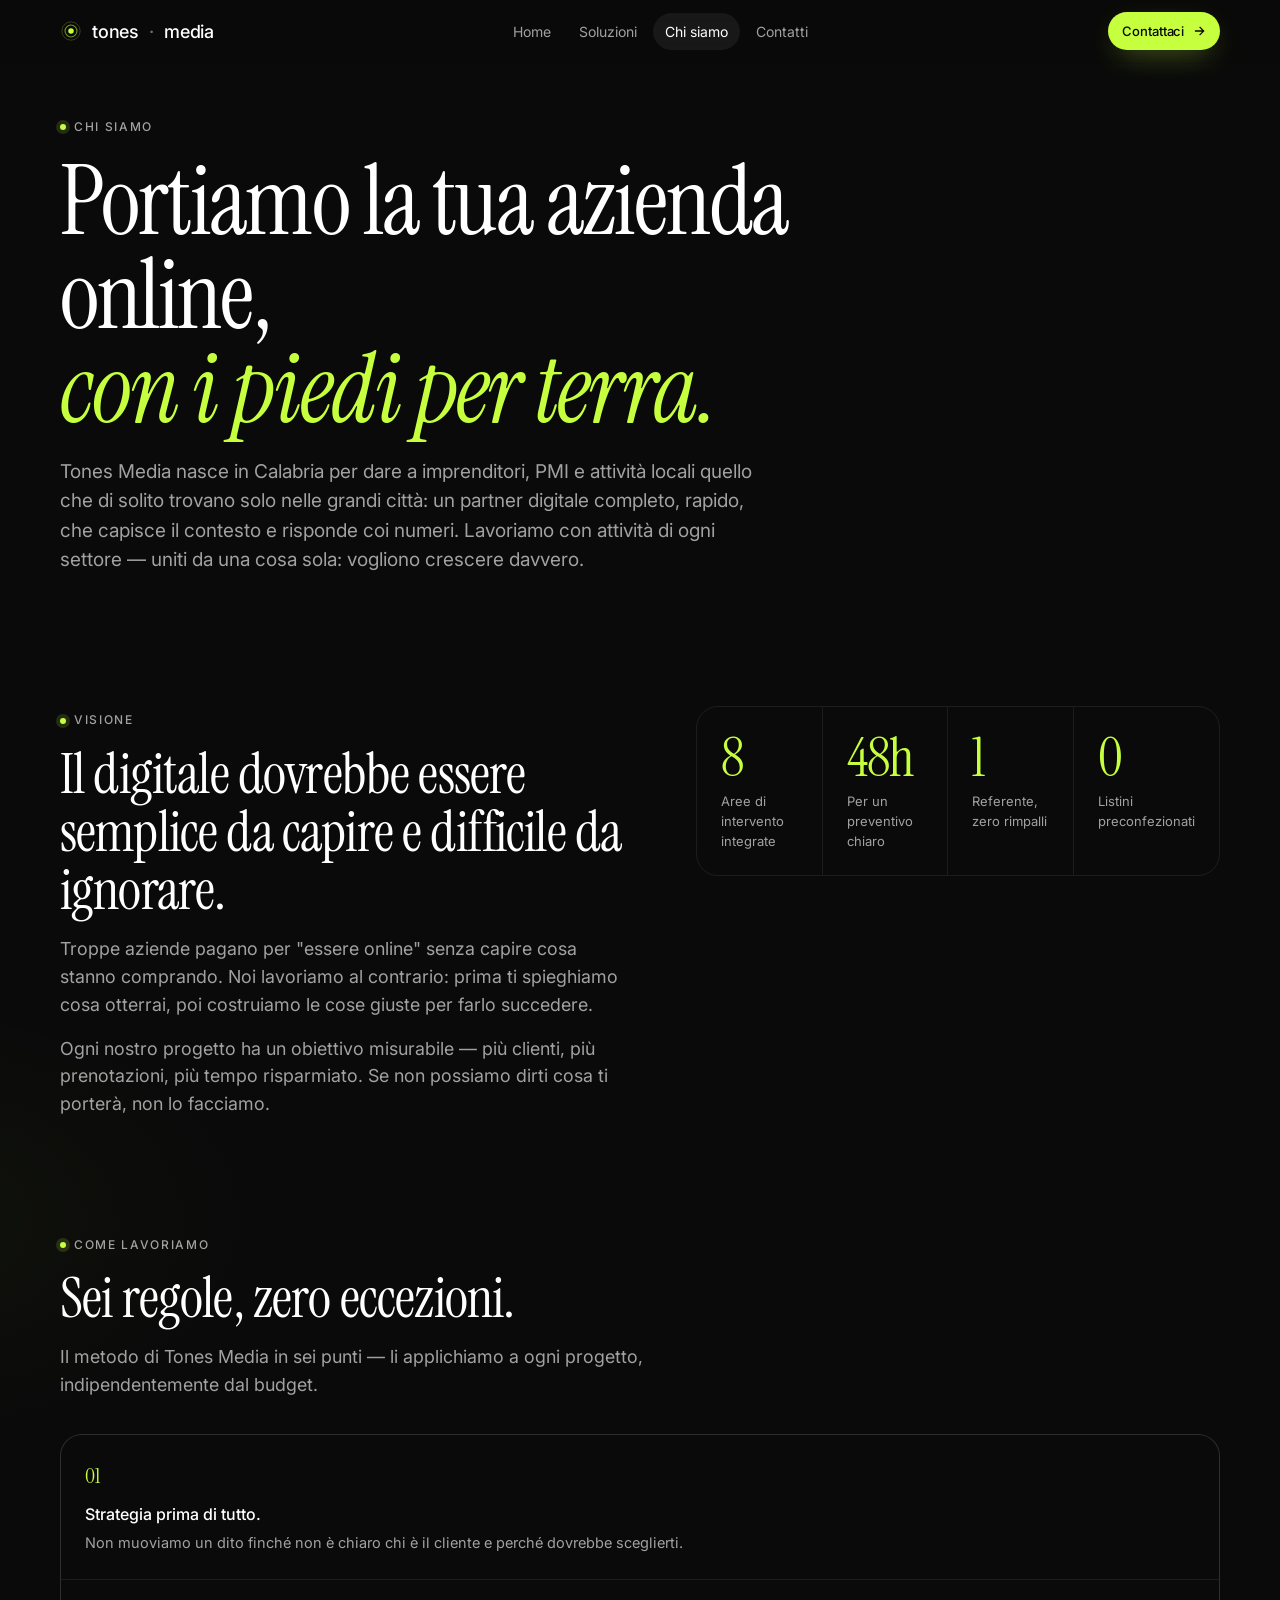
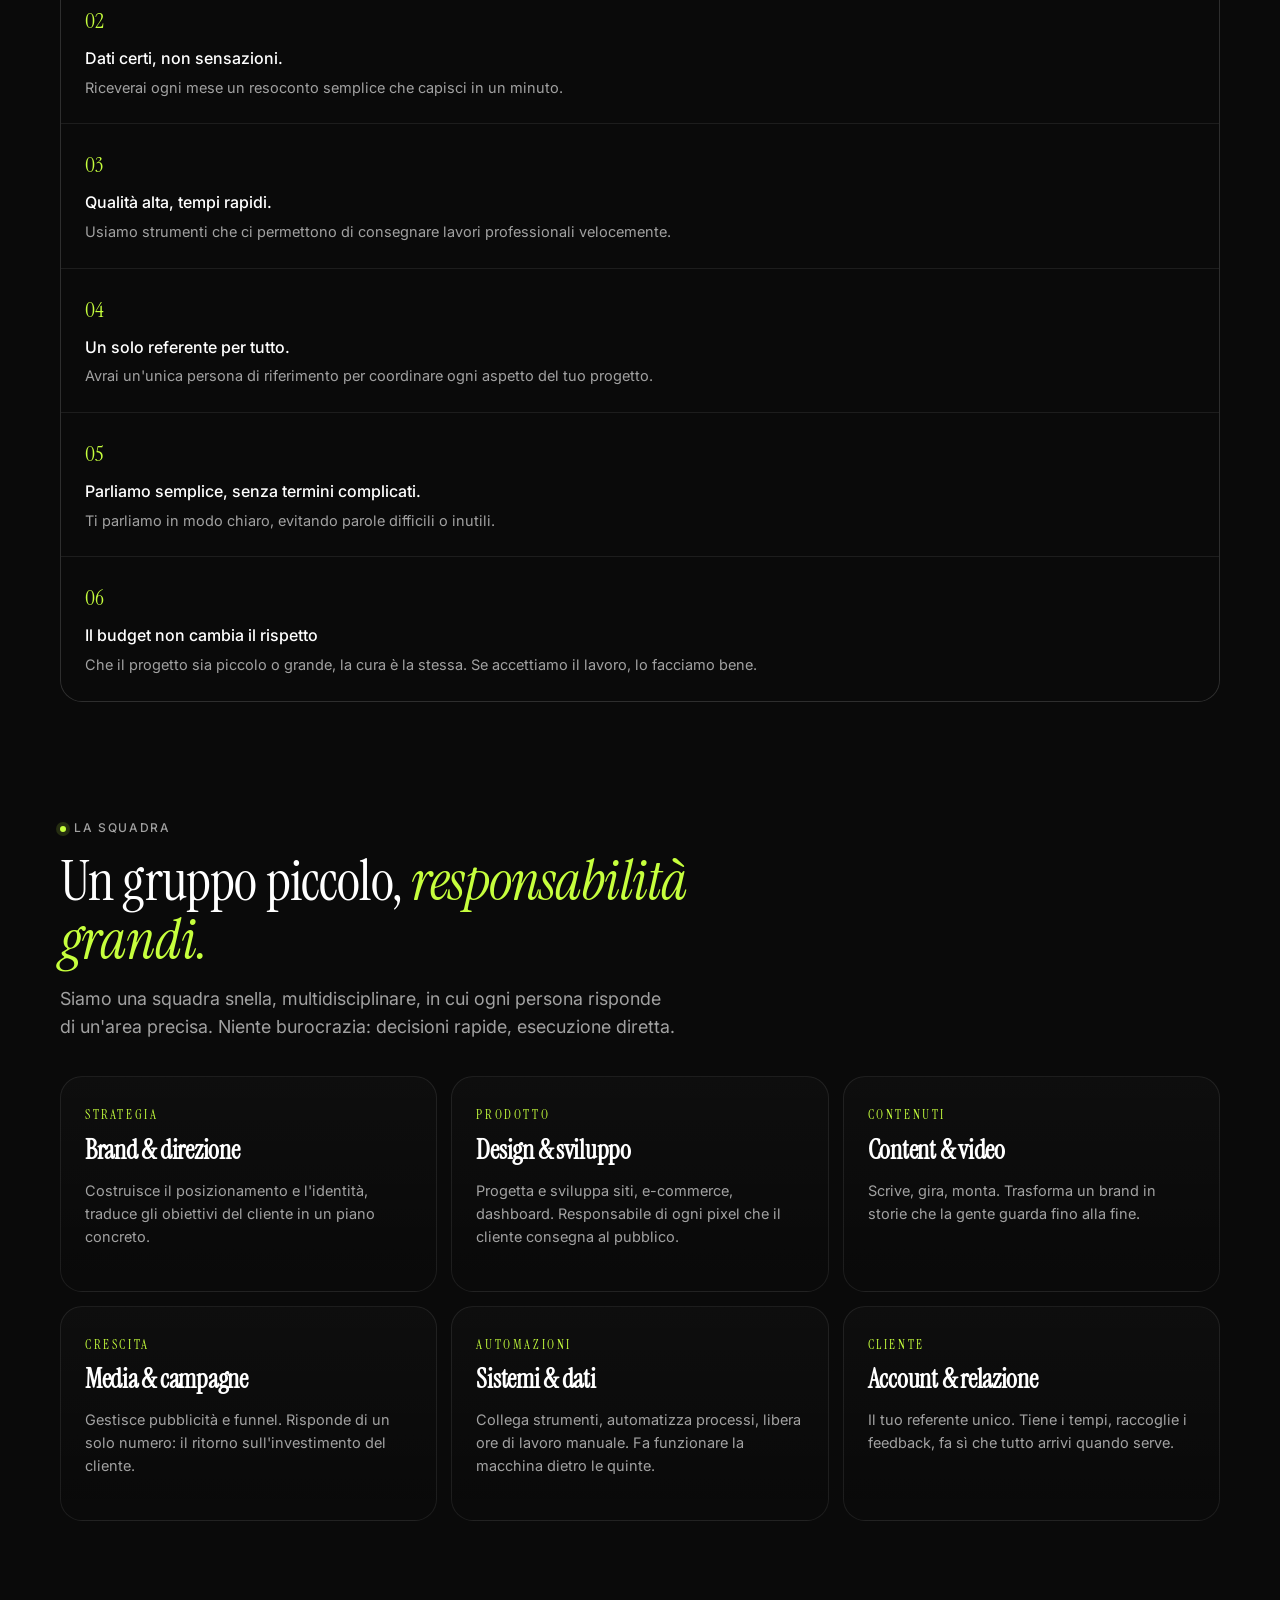
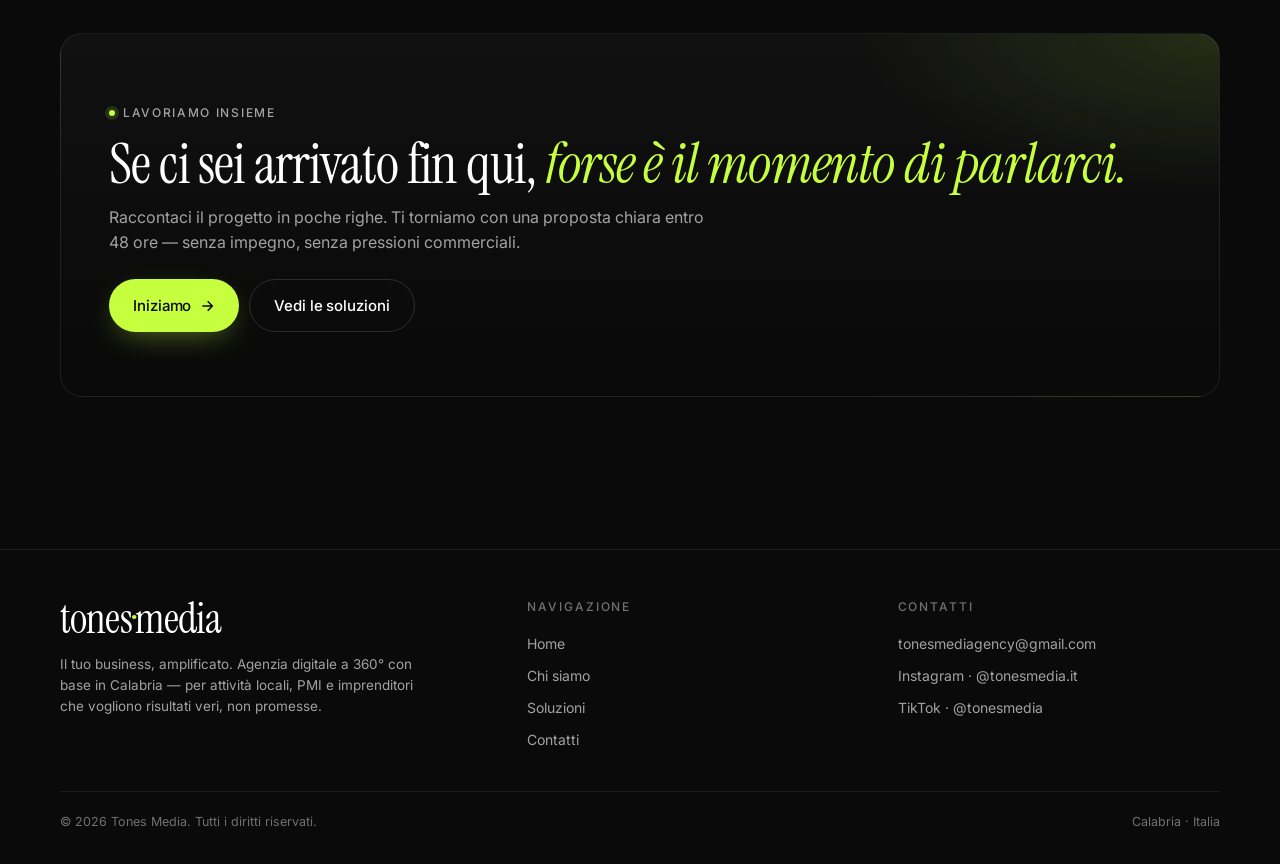
==== chi-siamo.html @ 4a8eed3b "Add files via upload" ====
<!doctype html>
<html lang="it">
<head>
  <meta charset="utf-8" />
  <meta name="viewport" content="width=device-width, initial-scale=1, viewport-fit=cover" />
  <meta name="theme-color" content="#0A0A0A" />
  <title>Chi siamo — Tones Media</title>
  <meta name="description" content="Come lavora Tones Media: una visione chiara, un metodo diretto, una squadra che trasforma la presenza digitale in risultati." />

  <link rel="preconnect" href="https://fonts.googleapis.com">
  <link rel="preconnect" href="https://fonts.gstatic.com" crossorigin>
  <link href="https://fonts.googleapis.com/css2?family=Inter:wght@400;500;600&family=Instrument+Serif:ital@0;1&display=swap" rel="stylesheet">

  <link rel="stylesheet" href="styles.css" />
</head>
<body>

  <header class="nav">
    <div class="container nav__inner">
      <a href="index.html" class="brand" aria-label="Tones Media home">
        <svg class="brand__mark" viewBox="0 0 24 24" aria-hidden="true">
          <circle cx="12" cy="12" r="3" fill="#C6FF3D"/>
          <circle cx="12" cy="12" r="6.5" fill="none" stroke="#C6FF3D" stroke-width="1.2" opacity="0.55"/>
          <circle cx="12" cy="12" r="10" fill="none" stroke="#C6FF3D" stroke-width="1" opacity="0.25"/>
        </svg>
        tones<span style="color:var(--faint)">·</span>media
      </a>
      <nav class="nav__links" aria-label="Navigazione principale">
        <a class="nav__link" data-nav-link href="index.html">Home</a>
        <a class="nav__link" data-nav-link href="servizi.html">Soluzioni</a>
        <a class="nav__link" data-nav-link href="chi-siamo.html">Chi siamo</a>
        <a class="nav__link" data-nav-link href="contatti.html">Contatti</a>
      </nav>
      <a href="contatti.html" class="btn btn--primary btn--sm nav__cta">
        Contattaci
        <svg width="14" height="14" viewBox="0 0 24 24" fill="none" stroke="currentColor" stroke-width="2.2"><path d="M5 12h14M13 5l7 7-7 7"/></svg>
      </a>
      <button class="nav__burger" aria-label="Apri menu" aria-expanded="false"><span></span></button>
    </div>
  </header>

  <aside class="sheet" aria-hidden="true">
    <ul class="sheet__list">
      <li><a class="sheet__link" data-nav-link href="index.html">Home <span class="arrow">→</span></a></li>
      <li><a class="sheet__link" data-nav-link href="chi-siamo.html">Chi siamo <span class="arrow">→</span></a></li>
      <li><a class="sheet__link" data-nav-link href="servizi.html">Soluzioni <span class="arrow">→</span></a></li>
      <li><a class="sheet__link" data-nav-link href="contatti.html">Contatti <span class="arrow">→</span></a></li>
    </ul>
    <div class="sheet__foot">
      <div>Calabria, Italia</div>
      <div>tonesmediagency@gmail.com</div>
      <div>@tonesmedia.it · @tonesmedia</div>
    </div>
  </aside>

  <main>

    <!-- Intro -->
    <section class="section" style="padding-top:48px;">
      <div class="container">
        <div class="stagger" style="max-width:860px;">
          <span class="eyebrow reveal">Chi siamo</span>
          <h1 class="h-display reveal" style="margin-top:18px;">Portiamo la tua azienda online,<br/><em>con i piedi per terra.</em></h1>
          <p class="hero__sub reveal">
            Tones Media nasce in Calabria per dare a imprenditori, PMI e attività locali quello che di solito trovano solo nelle grandi città: un partner digitale completo, rapido, che capisce il contesto e risponde coi numeri. Lavoriamo con attività di ogni settore — uniti da una cosa sola: vogliono crescere davvero.
          </p>
        </div>
      </div>
    </section>

    <!-- Manifesto + stats -->
    <section class="section" style="padding-top:0;">
      <div class="container">
        <div class="split">
          <div class="reveal">
            <span class="eyebrow">Visione</span>
            <h2 class="h-section" style="margin-top:14px;">Il digitale dovrebbe essere semplice da capire e difficile da ignorare.</h2>
            <p class="lede" style="margin-bottom:16px;">
              Troppe aziende pagano per "essere online" senza capire cosa stanno comprando. Noi lavoriamo al contrario: prima ti spieghiamo cosa otterrai, poi costruiamo le cose giuste per farlo succedere.
            </p>
            <p class="lede">
              Ogni nostro progetto ha un obiettivo misurabile — più clienti, più prenotazioni, più tempo risparmiato. Se non possiamo dirti cosa ti porterà, non lo facciamo.
            </p>
          </div>

          <div class="stats reveal" style="--stagger:100ms;">
            <div class="stat">
              <div class="stat__num"><em>8</em></div>
              <div class="stat__label">Aree di intervento integrate</div>
            </div>
            <div class="stat">
              <div class="stat__num"><em>48h</em></div>
              <div class="stat__label">Per un preventivo chiaro</div>
            </div>
            <div class="stat">
              <div class="stat__num"><em>1</em></div>
              <div class="stat__label">Referente, zero rimpalli</div>
            </div>
            <div class="stat">
              <div class="stat__num"><em>0</em></div>
              <div class="stat__label">Listini preconfezionati</div>
            </div>
          </div>
        </div>
      </div>
    </section>

    <!-- Principles -->
    <section class="section" style="padding-top:0;">
      <div class="container">
        <div class="reveal" style="max-width:720px;margin-bottom:36px;">
          <span class="eyebrow">Come lavoriamo</span>
          <h2 class="h-section" style="margin-top:14px;">Sei regole, zero eccezioni.</h2>
          <p class="lede">Il metodo di Tones Media in sei punti — li applichiamo a ogni progetto, indipendentemente dal budget.</p>
        </div>

        <div class="principles stagger">
          <div class="principle reveal">
            <div class="principle__kicker">01</div>
            <p class="principle__title">Strategia prima di tutto.</p>
            <p class="principle__body">Non muoviamo un dito finché non è chiaro chi è il cliente e perché dovrebbe sceglierti.</p>
          </div>
          <div class="principle reveal">
            <div class="principle__kicker">02</div>
            <p class="principle__title">Dati certi, non sensazioni.</p>
            <p class="principle__body">Riceverai ogni mese un resoconto semplice che capisci in un minuto.</p>
          </div>
          <div class="principle reveal">
            <div class="principle__kicker">03</div>
            <p class="principle__title">Qualità alta, tempi rapidi.</p>
            <p class="principle__body">Usiamo strumenti che ci permettono di consegnare lavori professionali velocemente.</p>
          </div>
          <div class="principle reveal">
            <div class="principle__kicker">04</div>
            <p class="principle__title">Un solo referente per tutto.</p>
            <p class="principle__body">Avrai un'unica persona di riferimento per coordinare ogni aspetto del tuo progetto.</p>
          </div>
          <div class="principle reveal">
            <div class="principle__kicker">05</div>
            <p class="principle__title">Parliamo semplice, senza termini complicati.</p>
            <p class="principle__body">Ti parliamo in modo chiaro, evitando parole difficili o inutili.</p>
          </div>
          <div class="principle reveal">
            <div class="principle__kicker">06</div>
            <p class="principle__title">Il budget non cambia il rispetto</p>
            <p class="principle__body">Che il progetto sia piccolo o grande, la cura è la stessa. Se accettiamo il lavoro, lo facciamo bene.</p>
          </div>
        </div>
      </div>
    </section>

    <!-- Team — reframed as "aree" since il doc non elenca persone reali -->
    <section class="section" style="padding-top:0;">
      <div class="container">
        <div class="reveal" style="max-width:720px;margin-bottom:36px;">
          <span class="eyebrow">La squadra</span>
          <h2 class="h-section" style="margin-top:14px;">Un gruppo piccolo, <em>responsabilità grandi.</em></h2>
          <p class="lede">Siamo una squadra snella, multidisciplinare, in cui ogni persona risponde di un'area precisa. Niente burocrazia: decisioni rapide, esecuzione diretta.</p>
        </div>

        <div class="cards stagger">
          <article class="card reveal">
            <div class="card__num">STRATEGIA</div>
            <h3 class="card__title">Brand &amp; direzione</h3>
            <p class="card__body">Costruisce il posizionamento e l'identità, traduce gli obiettivi del cliente in un piano concreto.</p>
          </article>
          <article class="card reveal">
            <div class="card__num">PRODOTTO</div>
            <h3 class="card__title">Design &amp; sviluppo</h3>
            <p class="card__body">Progetta e sviluppa siti, e-commerce, dashboard. Responsabile di ogni pixel che il cliente consegna al pubblico.</p>
          </article>
          <article class="card reveal">
            <div class="card__num">CONTENUTI</div>
            <h3 class="card__title">Content &amp; video</h3>
            <p class="card__body">Scrive, gira, monta. Trasforma un brand in storie che la gente guarda fino alla fine.</p>
          </article>
          <article class="card reveal">
            <div class="card__num">CRESCITA</div>
            <h3 class="card__title">Media &amp; campagne</h3>
            <p class="card__body">Gestisce pubblicità e funnel. Risponde di un solo numero: il ritorno sull'investimento del cliente.</p>
          </article>
          <article class="card reveal">
            <div class="card__num">AUTOMAZIONI</div>
            <h3 class="card__title">Sistemi &amp; dati</h3>
            <p class="card__body">Collega strumenti, automatizza processi, libera ore di lavoro manuale. Fa funzionare la macchina dietro le quinte.</p>
          </article>
          <article class="card reveal">
            <div class="card__num">CLIENTE</div>
            <h3 class="card__title">Account &amp; relazione</h3>
            <p class="card__body">Il tuo referente unico. Tiene i tempi, raccoglie i feedback, fa sì che tutto arrivi quando serve.</p>
          </article>
        </div>
      </div>
    </section>

    <!-- CTA -->
    <section class="section" style="padding-top:0;">
      <div class="container">
        <div class="band reveal">
          <span class="eyebrow">Lavoriamo insieme</span>
          <h2 class="h-section" style="margin-top:12px;">Se ci sei arrivato fin qui, <em>forse è il momento di parlarci.</em></h2>
          <p>Raccontaci il progetto in poche righe. Ti torniamo con una proposta chiara entro 48 ore — senza impegno, senza pressioni commerciali.</p>
          <div class="cta-row" style="margin-top:8px;">
            <a href="contatti.html" class="btn btn--primary btn--lg">
              Iniziamo
              <svg width="16" height="16" viewBox="0 0 24 24" fill="none" stroke="currentColor" stroke-width="2.2"><path d="M5 12h14M13 5l7 7-7 7"/></svg>
            </a>
            <a href="servizi.html" class="btn btn--ghost btn--lg">Vedi le soluzioni</a>
          </div>
        </div>
      </div>
    </section>

  </main>

  <footer class="foot">
    <div class="container">
      <div class="foot__grid">
        <div>
          <div class="foot__brand">tones<em>·</em>media</div>
          <p class="foot__meta">Il tuo business, amplificato. Agenzia digitale a 360° con base in Calabria — per attività locali, PMI e imprenditori che vogliono risultati veri, non promesse.</p>
        </div>
        <div class="foot__col">
          <h4>Navigazione</h4>
          <a href="index.html">Home</a>
          <a href="chi-siamo.html">Chi siamo</a>
          <a href="servizi.html">Soluzioni</a>
          <a href="contatti.html">Contatti</a>
        </div>
        <div class="foot__col">
          <h4>Contatti</h4>
          <a href="mailto:tonesmediagency@gmail.com">tonesmediagency@gmail.com</a>
          <a href="https://instagram.com/tonesmedia.it" target="_blank" rel="noopener">Instagram · @tonesmedia.it</a>
          <a href="https://tiktok.com/@tonesmedia" target="_blank" rel="noopener">TikTok · @tonesmedia</a>
        </div>
      </div>
      <div class="foot__bar">
        <div>© <span id="y"></span> Tones Media. Tutti i diritti riservati.</div>
        <div>Calabria · Italia</div>
      </div>
    </div>
  </footer>

  <script>document.getElementById('y').textContent = new Date().getFullYear();</script>
  <script src="app.js" defer></script>
</body>
</html>
---- styles.css ----
/* ──────────────────────────────────────────────
   Tones Media — Design tokens & base
   ────────────────────────────────────────────── */

@view-transition { navigation: auto; }

::view-transition-old(root),
::view-transition-new(root) {
  animation-duration: 260ms;
  animation-timing-function: cubic-bezier(0.23, 1, 0.32, 1);
}

:root {
  --black: #0A0A0A;
  --surface: #111111;
  --elev: #161616;
  --line: rgba(255, 255, 255, 0.08);
  --line-strong: rgba(255, 255, 255, 0.14);
  --white: #FFFFFF;
  --muted: rgba(255, 255, 255, 0.62);
  --faint: rgba(255, 255, 255, 0.42);
  --lime: #C6FF3D;
  --lime-soft: rgba(198, 255, 61, 0.14);

  --ease-out: cubic-bezier(0.23, 1, 0.32, 1);
  --ease-in-out: cubic-bezier(0.77, 0, 0.175, 1);

  --radius: 14px;
  --radius-lg: 22px;

  --f-display: "Instrument Serif", Georgia, serif;
  --f-sans: "Inter", system-ui, -apple-system, "Segoe UI", Roboto, Helvetica, Arial, sans-serif;

  --nav-h: 64px;
  --container: 1200px;
}

*, *::before, *::after { box-sizing: border-box; }

html, body {
  margin: 0;
  padding: 0;
  background: var(--black);
  color: var(--white);
  font-family: var(--f-sans);
  font-size: 16px;
  line-height: 1.55;
  -webkit-font-smoothing: antialiased;
  text-rendering: optimizeLegibility;
}

html { scroll-behavior: smooth; }

body {
  min-height: 100vh;
  overflow-x: hidden;
  background:
    radial-gradient(900px 500px at 85% -10%, rgba(198,255,61,0.08), transparent 60%),
    radial-gradient(700px 400px at -10% 30%, rgba(198,255,61,0.04), transparent 55%),
    var(--black);
}

a {
  color: inherit;
  text-decoration: none;
}

img, svg { display: block; max-width: 100%; }

button {
  font-family: inherit;
  border: 0;
  background: none;
  color: inherit;
  cursor: pointer;
}

input, textarea, select {
  font: inherit;
  color: inherit;
}

::selection { background: var(--lime); color: var(--black); }

/* Page enter (fallback when View Transitions unavailable) */
main {
  opacity: 0;
  transform: translateY(6px);
  transition: opacity 400ms var(--ease-out), transform 400ms var(--ease-out);
}
body[data-mounted="true"] main {
  opacity: 1;
  transform: translateY(0);
}

/* ──────────────────────────────────────────────
   Layout primitives
   ────────────────────────────────────────────── */

.container {
  width: 100%;
  max-width: var(--container);
  margin: 0 auto;
  padding: 0 20px;
}

.section {
  padding: 72px 0;
}
@media (min-width: 768px) {
  .section { padding: 112px 0; }
}

.eyebrow {
  display: inline-flex;
  align-items: center;
  gap: 8px;
  font-size: 12px;
  letter-spacing: 0.14em;
  text-transform: uppercase;
  color: var(--muted);
  font-weight: 500;
}
.eyebrow::before {
  content: "";
  width: 6px; height: 6px; border-radius: 50%;
  background: var(--lime);
  box-shadow: 0 0 0 4px var(--lime-soft);
}

.h-display {
  font-family: var(--f-display);
  font-weight: 400;
  font-size: clamp(44px, 8vw, 96px);
  line-height: 0.98;
  letter-spacing: -0.02em;
  margin: 0;
}
.h-display em {
  font-style: italic;
  color: var(--lime);
}

.h-section {
  font-family: var(--f-display);
  font-weight: 400;
  font-size: clamp(32px, 5vw, 56px);
  line-height: 1.04;
  letter-spacing: -0.015em;
  margin: 0 0 16px;
}

.h-section em { font-style: italic; color: var(--lime); }

.lede {
  color: var(--muted);
  font-size: clamp(16px, 1.4vw, 18px);
  max-width: 56ch;
  margin: 0;
}

/* ──────────────────────────────────────────────
   Navigation
   ────────────────────────────────────────────── */

.nav {
  position: sticky;
  top: 0;
  z-index: 50;
  height: var(--nav-h);
  backdrop-filter: saturate(140%) blur(14px);
  -webkit-backdrop-filter: saturate(140%) blur(14px);
  background: rgba(10, 10, 10, 0.66);
  border-bottom: 1px solid transparent;
  transition: border-color 200ms var(--ease-out), background 200ms var(--ease-out);
}
.nav[data-scrolled="true"] {
  background: rgba(10, 10, 10, 0.82);
  border-bottom-color: var(--line);
}
.nav__inner {
  height: 100%;
  display: flex;
  align-items: center;
  justify-content: space-between;
  gap: 12px;
}

.brand {
  display: inline-flex;
  align-items: center;
  gap: 10px;
  font-weight: 500;
  letter-spacing: -0.01em;
  font-size: 18px;
}
.brand__mark {
  width: 22px;
  height: 22px;
  display: inline-block;
}

.nav__links {
  display: none;
  gap: 4px;
  align-items: center;
}
@media (min-width: 900px) {
  .nav__links { display: flex; }
}
.nav__link {
  padding: 8px 12px;
  border-radius: 999px;
  color: var(--muted);
  font-size: 14px;
  transition: color 160ms var(--ease-out), background 160ms var(--ease-out);
}
.nav__link[aria-current="page"] {
  color: var(--white);
  background: rgba(255, 255, 255, 0.06);
}
@media (hover: hover) and (pointer: fine) {
  .nav__link:hover { color: var(--white); }
}

.nav__cta {
  display: inline-flex;
  white-space: nowrap;
  border-radius: 999px;
  padding: 9px 18px;
  font-size: 12.5px;
  margin-right: 8px;
}
.nav__cta svg { width: 12px; height: 12px; }
@media (min-width: 900px) {
  .nav__cta {
    padding: 9px 14px;
    font-size: 13px;
    margin-right: 0;
  }
  .nav__cta svg { width: 14px; height: 14px; }
}

.nav__burger {
  width: 40px; height: 40px;
  border-radius: 10px;
  display: inline-grid;
  place-items: center;
  transition: background 160ms var(--ease-out), transform 160ms var(--ease-out);
}
.nav__burger:active { transform: scale(0.94); }
@media (min-width: 900px) { .nav__burger { display: none; } }

.nav__burger span {
  display: block;
  width: 18px; height: 1.5px;
  background: var(--white);
  position: relative;
  transition: transform 220ms var(--ease-out), opacity 220ms var(--ease-out);
}
.nav__burger span::before,
.nav__burger span::after {
  content: "";
  position: absolute; left: 0;
  width: 100%; height: 1.5px;
  background: var(--white);
  transition: transform 220ms var(--ease-out);
}
.nav__burger span::before { top: -6px; }
.nav__burger span::after  { top: 6px; }

.nav[data-open="true"] .nav__burger span { transform: scaleX(0); opacity: 0; }
.nav[data-open="true"] .nav__burger span::before { transform: translateY(6px) rotate(45deg); }
.nav[data-open="true"] .nav__burger span::after  { transform: translateY(-6px) rotate(-45deg); }

/* Mobile sheet — scales from top-right (origin-aware) */
.sheet {
  position: fixed;
  inset: var(--nav-h) 0 0 0;
  z-index: 40;
  background: rgba(10, 10, 10, 0.96);
  backdrop-filter: blur(16px);
  -webkit-backdrop-filter: blur(16px);
  padding: 24px 20px 48px;
  opacity: 0;
  transform: scale(0.98) translateY(-8px);
  transform-origin: top right;
  pointer-events: none;
  transition: opacity 220ms var(--ease-out), transform 220ms var(--ease-out);
}
.sheet[data-open="true"] {
  opacity: 1;
  transform: scale(1) translateY(0);
  pointer-events: auto;
}
.sheet__list {
  list-style: none;
  margin: 0; padding: 0;
  display: grid;
  gap: 2px;
}
.sheet__link {
  display: flex;
  align-items: center;
  justify-content: space-between;
  padding: 18px 4px;
  font-family: var(--f-display);
  font-size: 28px;
  letter-spacing: -0.01em;
  border-bottom: 1px solid var(--line);
  color: var(--white);
  transition: padding 200ms var(--ease-out), color 200ms var(--ease-out);
}
.sheet__link[aria-current="page"] { color: var(--lime); }
.sheet__link span.arrow {
  opacity: 0;
  transform: translateX(-4px);
  transition: opacity 180ms var(--ease-out), transform 180ms var(--ease-out);
  color: var(--faint);
}
@media (hover: hover) and (pointer: fine) {
  .sheet__link:hover { padding-left: 12px; }
  .sheet__link:hover span.arrow { opacity: 1; transform: translateX(0); }
}
.sheet__foot {
  margin-top: 32px;
  color: var(--muted);
  font-size: 14px;
  display: grid;
  gap: 10px;
}

/* ──────────────────────────────────────────────
   Buttons
   ────────────────────────────────────────────── */

.btn {
  --bg: var(--white);
  --fg: var(--black);
  display: inline-flex;
  align-items: center;
  gap: 8px;
  padding: 12px 20px;
  border-radius: 999px;
  background: var(--bg);
  color: var(--fg);
  font-weight: 500;
  font-size: 14px;
  letter-spacing: -0.005em;
  transition: transform 160ms var(--ease-out), background 200ms var(--ease-out), color 200ms var(--ease-out);
  will-change: transform;
}
.btn:active { transform: scale(0.97); }
.btn svg { transition: transform 220ms var(--ease-out); }
@media (hover: hover) and (pointer: fine) {
  .btn:hover svg { transform: translateX(3px); }
}

.btn--primary {
  --bg: var(--lime);
  --fg: var(--black);
  box-shadow: 0 10px 30px -10px rgba(198, 255, 61, 0.45);
}
.btn--ghost {
  --bg: transparent;
  --fg: var(--white);
  border: 1px solid var(--line-strong);
}
@media (hover: hover) and (pointer: fine) {
  .btn--ghost:hover { background: rgba(255,255,255,0.05); }
}

.btn--sm { padding: 9px 14px; font-size: 13px; }
.btn--lg { padding: 14px 24px; font-size: 15px; }

.cta-row {
  display: flex;
  flex-wrap: wrap;
  gap: 10px;
  margin-top: 28px;
}

/* ──────────────────────────────────────────────
   Hero
   ────────────────────────────────────────────── */

.hero {
  padding: 48px 0 72px;
  position: relative;
}
@media (min-width: 768px) {
  .hero { padding: 72px 0 112px; }
}

.hero__badge {
  display: inline-flex;
  align-items: center;
  gap: 10px;
  padding: 6px 12px 6px 6px;
  border: 1px solid var(--line);
  border-radius: 999px;
  font-size: 13px;
  color: var(--muted);
  background: rgba(255,255,255,0.02);
}
.hero__badge b {
  display: inline-grid;
  place-items: center;
  padding: 2px 8px;
  border-radius: 999px;
  background: var(--lime-soft);
  color: var(--lime);
  font-weight: 600;
  font-size: 11px;
  letter-spacing: 0.06em;
  text-transform: uppercase;
}

.hero__title {
  margin-top: 18px;
}
.hero__sub {
  margin-top: 20px;
  color: var(--muted);
  font-size: clamp(16px, 1.6vw, 19px);
  max-width: 58ch;
}

.hero__meta {
  display: flex;
  gap: 24px;
  flex-wrap: wrap;
  margin-top: 48px;
  padding-top: 24px;
  border-top: 1px solid var(--line);
  color: var(--muted);
  font-size: 13px;
}
.hero__meta div b {
  color: var(--white);
  font-weight: 500;
  display: block;
  font-size: 20px;
  font-family: var(--f-display);
  letter-spacing: -0.01em;
  margin-bottom: 2px;
}

/* Animated wave logo — respects reduced motion */
.wave-logo {
  width: clamp(220px, 32vw, 360px);
  aspect-ratio: 1;
  position: relative;
}
.wave-logo circle {
  fill: none;
  stroke: var(--lime);
  stroke-width: 1.25;
  transform-origin: center;
  animation: pulse 3.2s infinite var(--ease-in-out);
}
.wave-logo circle:nth-child(2) { animation-delay: 0.25s; }
.wave-logo circle:nth-child(3) { animation-delay: 0.5s; }
.wave-logo circle:nth-child(4) { animation-delay: 0.75s; }
.wave-logo .dot { fill: var(--lime); animation: none; }

@keyframes pulse {
  0%, 100% { opacity: 0.15; transform: scale(0.82); }
  50%      { opacity: 0.9;  transform: scale(1); }
}

/* ──────────────────────────────────────────────
   Value cards
   ────────────────────────────────────────────── */

.cards {
  display: grid;
  gap: 14px;
  grid-template-columns: 1fr;
}
@media (min-width: 720px)  { .cards { grid-template-columns: repeat(2, 1fr); } }
@media (min-width: 1024px) { .cards { grid-template-columns: repeat(3, 1fr); } }

.card {
  position: relative;
  padding: 28px 24px;
  border: 1px solid var(--line);
  border-radius: var(--radius-lg);
  background: linear-gradient(180deg, rgba(255,255,255,0.02), rgba(255,255,255,0));
  transition: border-color 220ms var(--ease-out), transform 220ms var(--ease-out), background 220ms var(--ease-out);
}
@media (hover: hover) and (pointer: fine) {
  .card:hover {
    border-color: var(--line-strong);
    transform: translateY(-2px);
    background: linear-gradient(180deg, rgba(255,255,255,0.04), rgba(255,255,255,0.01));
  }
}
.card__num {
  font-family: var(--f-display);
  color: var(--lime);
  font-size: 13px;
  letter-spacing: 0.2em;
}
.card__title {
  font-family: var(--f-display);
  font-size: 26px;
  line-height: 1.1;
  letter-spacing: -0.01em;
  margin: 10px 0 10px;
}
.card__body {
  color: var(--muted);
  font-size: 14.5px;
  line-height: 1.6;
}
.card__list {
  margin: 18px 0 0;
  padding: 0;
  list-style: none;
  display: grid;
  gap: 6px;
}
.card__list li {
  color: var(--muted);
  font-size: 13.5px;
  padding-left: 18px;
  position: relative;
}
.card__list li::before {
  content: "";
  position: absolute;
  left: 0; top: 9px;
  width: 10px; height: 1px;
  background: var(--lime);
}

/* ──────────────────────────────────────────────
   Solutions list (servizi)
   ────────────────────────────────────────────── */

.solution {
  display: grid;
  grid-template-columns: 1fr;
  gap: 14px;
  padding: 32px 0;
  border-top: 1px solid var(--line);
  align-items: start;
}
@media (min-width: 900px) {
  .solution {
    grid-template-columns: 120px 1fr 1fr;
    gap: 32px;
    padding: 48px 0;
  }
}
.solution:last-of-type { border-bottom: 1px solid var(--line); }
.solution__num {
  font-family: var(--f-display);
  font-size: 32px;
  color: var(--faint);
  letter-spacing: -0.02em;
}
.solution__head h3 {
  font-family: var(--f-display);
  font-weight: 400;
  font-size: clamp(26px, 3.2vw, 38px);
  line-height: 1.08;
  letter-spacing: -0.015em;
  margin: 0 0 10px;
}
.solution__head h3 em { font-style: italic; color: var(--lime); }
.solution__head p { color: var(--muted); margin: 0; font-size: 15px; }
.solution__pills {
  display: flex;
  flex-wrap: wrap;
  gap: 6px;
  margin-top: 4px;
}
.pill {
  font-size: 12px;
  padding: 6px 10px;
  border-radius: 999px;
  background: rgba(255,255,255,0.04);
  border: 1px solid var(--line);
  color: var(--muted);
}

/* ──────────────────────────────────────────────
   Case studies
   ────────────────────────────────────────────── */

.work {
  display: grid;
  gap: 14px;
  grid-template-columns: 1fr;
}
@media (min-width: 768px)  { .work { grid-template-columns: repeat(2, 1fr); } }

.work__item {
  border: 1px solid var(--line);
  border-radius: var(--radius-lg);
  padding: 24px;
  background:
    radial-gradient(600px 200px at 100% 0%, rgba(198,255,61,0.06), transparent 60%),
    linear-gradient(180deg, rgba(255,255,255,0.02), rgba(255,255,255,0));
  transition: border-color 220ms var(--ease-out), transform 220ms var(--ease-out);
}
@media (hover: hover) and (pointer: fine) {
  .work__item:hover { border-color: var(--line-strong); transform: translateY(-2px); }
}
.work__sector {
  font-size: 12px;
  letter-spacing: 0.14em;
  text-transform: uppercase;
  color: var(--lime);
  font-weight: 500;
}
.work__title {
  font-family: var(--f-display);
  font-size: 28px;
  letter-spacing: -0.01em;
  margin: 8px 0 14px;
  line-height: 1.08;
}
.work__tags {
  display: flex; flex-wrap: wrap; gap: 6px;
}

/* ──────────────────────────────────────────────
   Marquee
   ────────────────────────────────────────────── */

.marquee {
  overflow: hidden;
  border-top: 1px solid var(--line);
  border-bottom: 1px solid var(--line);
  padding: 20px 0;
  background: rgba(255,255,255,0.015);
}
.marquee__track {
  display: flex;
  gap: 48px;
  white-space: nowrap;
  animation: scroll 38s linear infinite;
  width: max-content;
}
.marquee__item {
  font-family: var(--f-display);
  font-size: clamp(22px, 3vw, 34px);
  color: var(--faint);
  letter-spacing: -0.01em;
  display: inline-flex;
  align-items: center;
  gap: 48px;
}
.marquee__item::after {
  content: "●";
  color: var(--lime);
  font-size: 10px;
}
@keyframes scroll {
  from { transform: translateX(0); }
  to   { transform: translateX(-50%); }
}

/* ──────────────────────────────────────────────
   CTA band
   ────────────────────────────────────────────── */

.band {
  border: 1px solid var(--line);
  border-radius: var(--radius-lg);
  padding: 40px 28px;
  background:
    radial-gradient(600px 260px at 100% 0%, rgba(198,255,61,0.12), transparent 60%),
    linear-gradient(180deg, rgba(255,255,255,0.03), rgba(255,255,255,0));
}
@media (min-width: 768px) { .band { padding: 64px 48px; } }
.band h2 { margin: 0 0 12px; }
.band p { color: var(--muted); margin: 0 0 24px; max-width: 60ch; }

/* ──────────────────────────────────────────────
   About page
   ────────────────────────────────────────────── */

.split {
  display: grid;
  gap: 36px;
  grid-template-columns: 1fr;
}
@media (min-width: 900px) {
  .split { grid-template-columns: 1.1fr 1fr; gap: 60px; align-items: start; }
}

.stats {
  display: grid;
  grid-template-columns: repeat(2, 1fr);
  gap: 0;
  border: 1px solid var(--line);
  border-radius: var(--radius-lg);
  overflow: hidden;
}
@media (min-width: 720px) { .stats { grid-template-columns: repeat(4, 1fr); } }

.stats--3 { grid-template-columns: repeat(3, 1fr); }
@media (min-width: 720px) { .stats--3 { grid-template-columns: repeat(3, 1fr); } }
.stats--3 .stat { border-bottom: 0; }
.stats--3 .stat:nth-child(n) { border-right: 1px solid var(--line); }
.stats--3 .stat:last-child { border-right: 0; }

.stats--hero .stat { padding: 28px 24px; text-align: center; }
.stats--hero .stat__num { font-size: clamp(44px, 6vw, 72px); color: var(--lime); }
.stats--hero .stat__num em { color: var(--lime); }
.stats--hero .stat__label { font-size: 13.5px; color: var(--muted); }

.stat {
  padding: 24px;
  border-right: 1px solid var(--line);
  border-bottom: 1px solid var(--line);
}
.stats .stat:nth-child(2n) { border-right: 0; }
@media (min-width: 720px) {
  .stats .stat:nth-child(2n) { border-right: 1px solid var(--line); }
  .stats .stat:nth-child(4n) { border-right: 0; }
  .stats .stat:nth-child(n+1):nth-child(-n+4) { border-bottom: 0; }
}
.stat__num {
  font-family: var(--f-display);
  font-size: clamp(36px, 4.5vw, 54px);
  letter-spacing: -0.02em;
  line-height: 1;
  margin: 0 0 6px;
}
.stat__num em { color: var(--lime); font-style: normal; }
.stat__label { color: var(--muted); font-size: 13px; }

.principles {
  display: grid;
  gap: 1px;
  background: var(--line);
  border: 1px solid var(--line);
  border-radius: var(--radius-lg);
  overflow: hidden;
}
.principle {
  padding: 24px;
  background: var(--black);
}
.principle__kicker {
  font-family: var(--f-display);
  color: var(--lime);
  font-size: 22px;
  margin-bottom: 8px;
  letter-spacing: -0.01em;
}
.principle__title { font-weight: 500; margin: 0 0 6px; }
.principle__body { color: var(--muted); font-size: 14.5px; margin: 0; }

/* ──────────────────────────────────────────────
   Form
   ────────────────────────────────────────────── */

.form {
  display: grid;
  gap: 14px;
}
.field {
  display: grid;
  gap: 8px;
}
.field > label {
  font-size: 13px;
  color: var(--muted);
  letter-spacing: 0.02em;
}
.field > .input,
.field > .textarea,
.field > .select {
  background: var(--surface);
  border: 1px solid var(--line);
  border-radius: 12px;
  padding: 14px 16px;
  color: var(--white);
  font-size: 15px;
  transition: border-color 180ms var(--ease-out), background 180ms var(--ease-out), box-shadow 180ms var(--ease-out);
  outline: none;
}
.field > .textarea { min-height: 140px; resize: vertical; }
.field > .input:focus,
.field > .textarea:focus,
.field > .select:focus {
  border-color: var(--lime);
  background: var(--elev);
  box-shadow: 0 0 0 4px var(--lime-soft);
}
.field--row {
  display: grid;
  gap: 14px;
  grid-template-columns: 1fr;
}
@media (min-width: 640px) {
  .field--row { grid-template-columns: 1fr 1fr; }
}

.chips {
  display: flex;
  flex-wrap: wrap;
  gap: 8px;
}
.chip {
  padding: 9px 14px;
  border-radius: 999px;
  border: 1px solid var(--line);
  background: var(--surface);
  color: var(--muted);
  font-size: 13px;
  transition: transform 160ms var(--ease-out), background 160ms var(--ease-out), color 160ms var(--ease-out), border-color 160ms var(--ease-out);
}
.chip:active { transform: scale(0.97); }
.chip[aria-pressed="true"] {
  background: var(--lime);
  border-color: var(--lime);
  color: var(--black);
}

.form__foot {
  display: flex;
  align-items: center;
  justify-content: space-between;
  gap: 12px;
  margin-top: 8px;
}
.form__foot small { color: var(--faint); font-size: 12.5px; }

.form__error {
  color: #ff8a8a;
  font-size: 13.5px;
  min-height: 1em;
  opacity: 0;
  transform: translateY(-4px);
  transition: opacity 180ms var(--ease-out), transform 180ms var(--ease-out);
}
.form__error[data-show="true"] {
  opacity: 1;
  transform: translateY(0);
}

/* Submit loading state */
.btn[data-loading="true"] {
  position: relative;
  color: transparent;
  pointer-events: none;
}
.btn[data-loading="true"] svg { opacity: 0; }
.btn[data-loading="true"]::after {
  content: "";
  position: absolute;
  inset: 0;
  margin: auto;
  width: 16px; height: 16px;
  border-radius: 50%;
  border: 2px solid rgba(0,0,0,0.2);
  border-top-color: var(--black);
  animation: spin 700ms linear infinite;
}
@keyframes spin { to { transform: rotate(360deg); } }

/* ──────────────────────────────────────────────
   Modal (success confirmation)
   ────────────────────────────────────────────── */

.modal {
  position: fixed;
  inset: 0;
  z-index: 100;
  display: grid;
  place-items: center;
  padding: 20px;
  opacity: 0;
  pointer-events: none;
  transition: opacity 220ms var(--ease-out);
}
.modal[data-open="true"] {
  opacity: 1;
  pointer-events: auto;
}

.modal__backdrop {
  position: absolute;
  inset: 0;
  background: rgba(0, 0, 0, 0.6);
  backdrop-filter: blur(6px);
  -webkit-backdrop-filter: blur(6px);
  cursor: pointer;
}

.modal__card {
  position: relative;
  width: 100%;
  max-width: 460px;
  background: var(--surface);
  border: 1px solid var(--line-strong);
  border-radius: 20px;
  padding: 32px 28px 28px;
  text-align: center;
  box-shadow: 0 30px 80px -20px rgba(0,0,0,0.6), 0 0 0 1px rgba(198,255,61,0.08) inset;
  transform: scale(0.96);
  opacity: 0;
  transform-origin: center;
  transition: transform 240ms var(--ease-out), opacity 200ms var(--ease-out);
}
.modal[data-open="true"] .modal__card {
  transform: scale(1);
  opacity: 1;
}

.modal__close {
  position: absolute;
  top: 14px; right: 14px;
  width: 34px; height: 34px;
  border-radius: 10px;
  display: grid;
  place-items: center;
  color: var(--muted);
  transition: background 160ms var(--ease-out), color 160ms var(--ease-out), transform 160ms var(--ease-out);
}
.modal__close:active { transform: scale(0.94); }
@media (hover: hover) and (pointer: fine) {
  .modal__close:hover { background: rgba(255,255,255,0.06); color: var(--white); }
}

.modal__icon {
  display: grid;
  place-items: center;
  margin: 4px auto 14px;
}
.modal__icon svg {
  animation: modal-pop 420ms var(--ease-out) 80ms both;
}
@keyframes modal-pop {
  from { transform: scale(0.7); opacity: 0; }
  to   { transform: scale(1);   opacity: 1; }
}

.modal__title {
  font-family: var(--f-display);
  font-weight: 400;
  font-size: clamp(28px, 4vw, 36px);
  line-height: 1.05;
  letter-spacing: -0.015em;
  margin: 0 0 10px;
}
.modal__title em { font-style: italic; color: var(--lime); }

.modal__body {
  color: var(--muted);
  font-size: 15px;
  margin: 0 0 24px;
}
.modal__body b { color: var(--white); font-weight: 500; }
[data-modal-email] { color: var(--white); font-weight: 500; }

.modal__foot {
  display: flex;
  flex-direction: column;
  gap: 8px;
}
@media (min-width: 480px) {
  .modal__foot { flex-direction: row; justify-content: center; }
}
.modal__foot .btn { flex: 1; justify-content: center; }

/* ──────────────────────────────────────────────
   Contact info cards
   ────────────────────────────────────────────── */

.info {
  display: grid;
  gap: 12px;
}
.info__card {
  border: 1px solid var(--line);
  border-radius: 14px;
  padding: 18px 20px;
  display: flex;
  align-items: center;
  justify-content: space-between;
  gap: 12px;
  transition: border-color 180ms var(--ease-out), transform 180ms var(--ease-out), background 180ms var(--ease-out);
}
@media (hover: hover) and (pointer: fine) {
  .info__card:hover { border-color: var(--line-strong); background: rgba(255,255,255,0.03); }
}
.info__card:active { transform: scale(0.99); }
.info__card b {
  font-weight: 500;
  display: block;
  letter-spacing: -0.005em;
}
.info__card span { color: var(--muted); font-size: 13px; }
.info__card .arrow { color: var(--faint); transition: transform 180ms var(--ease-out), color 180ms var(--ease-out); }
@media (hover: hover) and (pointer: fine) {
  .info__card:hover .arrow { transform: translateX(3px); color: var(--lime); }
}

/* ──────────────────────────────────────────────
   Footer
   ────────────────────────────────────────────── */

.foot {
  border-top: 1px solid var(--line);
  padding: 48px 0 32px;
  margin-top: 40px;
}
.foot__grid {
  display: grid;
  gap: 32px;
  grid-template-columns: 1fr;
}
@media (min-width: 800px) {
  .foot__grid { grid-template-columns: 1.3fr 1fr 1fr; gap: 48px; }
}
.foot__brand { font-family: var(--f-display); font-size: 42px; letter-spacing: -0.02em; line-height: 1; }
.foot__brand em { color: var(--lime); font-style: normal; }
.foot__meta { color: var(--muted); font-size: 13.5px; margin-top: 14px; max-width: 42ch; }
.foot__col h4 { font-size: 12px; letter-spacing: 0.16em; text-transform: uppercase; color: var(--faint); margin: 0 0 12px; font-weight: 500; }
.foot__col a { display: block; padding: 5px 0; color: var(--muted); font-size: 14px; transition: color 160ms var(--ease-out); }
@media (hover: hover) and (pointer: fine) { .foot__col a:hover { color: var(--white); } }
.foot__bar {
  display: flex; align-items: center; justify-content: space-between; gap: 12px;
  margin-top: 36px; padding-top: 20px;
  border-top: 1px solid var(--line);
  color: var(--faint); font-size: 12.5px;
}

/* ──────────────────────────────────────────────
   Reveal-on-scroll + stagger
   ────────────────────────────────────────────── */

.reveal {
  opacity: 0;
  transform: translateY(14px);
  transition: opacity 500ms var(--ease-out), transform 500ms var(--ease-out);
  transition-delay: var(--stagger, 0ms);
}
.reveal.is-in { opacity: 1; transform: translateY(0); }

/* ──────────────────────────────────────────────
   Reduced motion
   ────────────────────────────────────────────── */

@media (prefers-reduced-motion: reduce) {
  *, *::before, *::after {
    animation-duration: 0.001ms !important;
    animation-iteration-count: 1 !important;
    transition-duration: 160ms !important;
  }
  .wave-logo circle { animation: none; opacity: 0.6; }
  .marquee__track { animation: none; transform: none; }
  .reveal { opacity: 1; transform: none; }
  main { transform: none; }
}

/* Focus visible */
:focus-visible {
  outline: 2px solid var(--lime);
  outline-offset: 3px;
  border-radius: 4px;
}
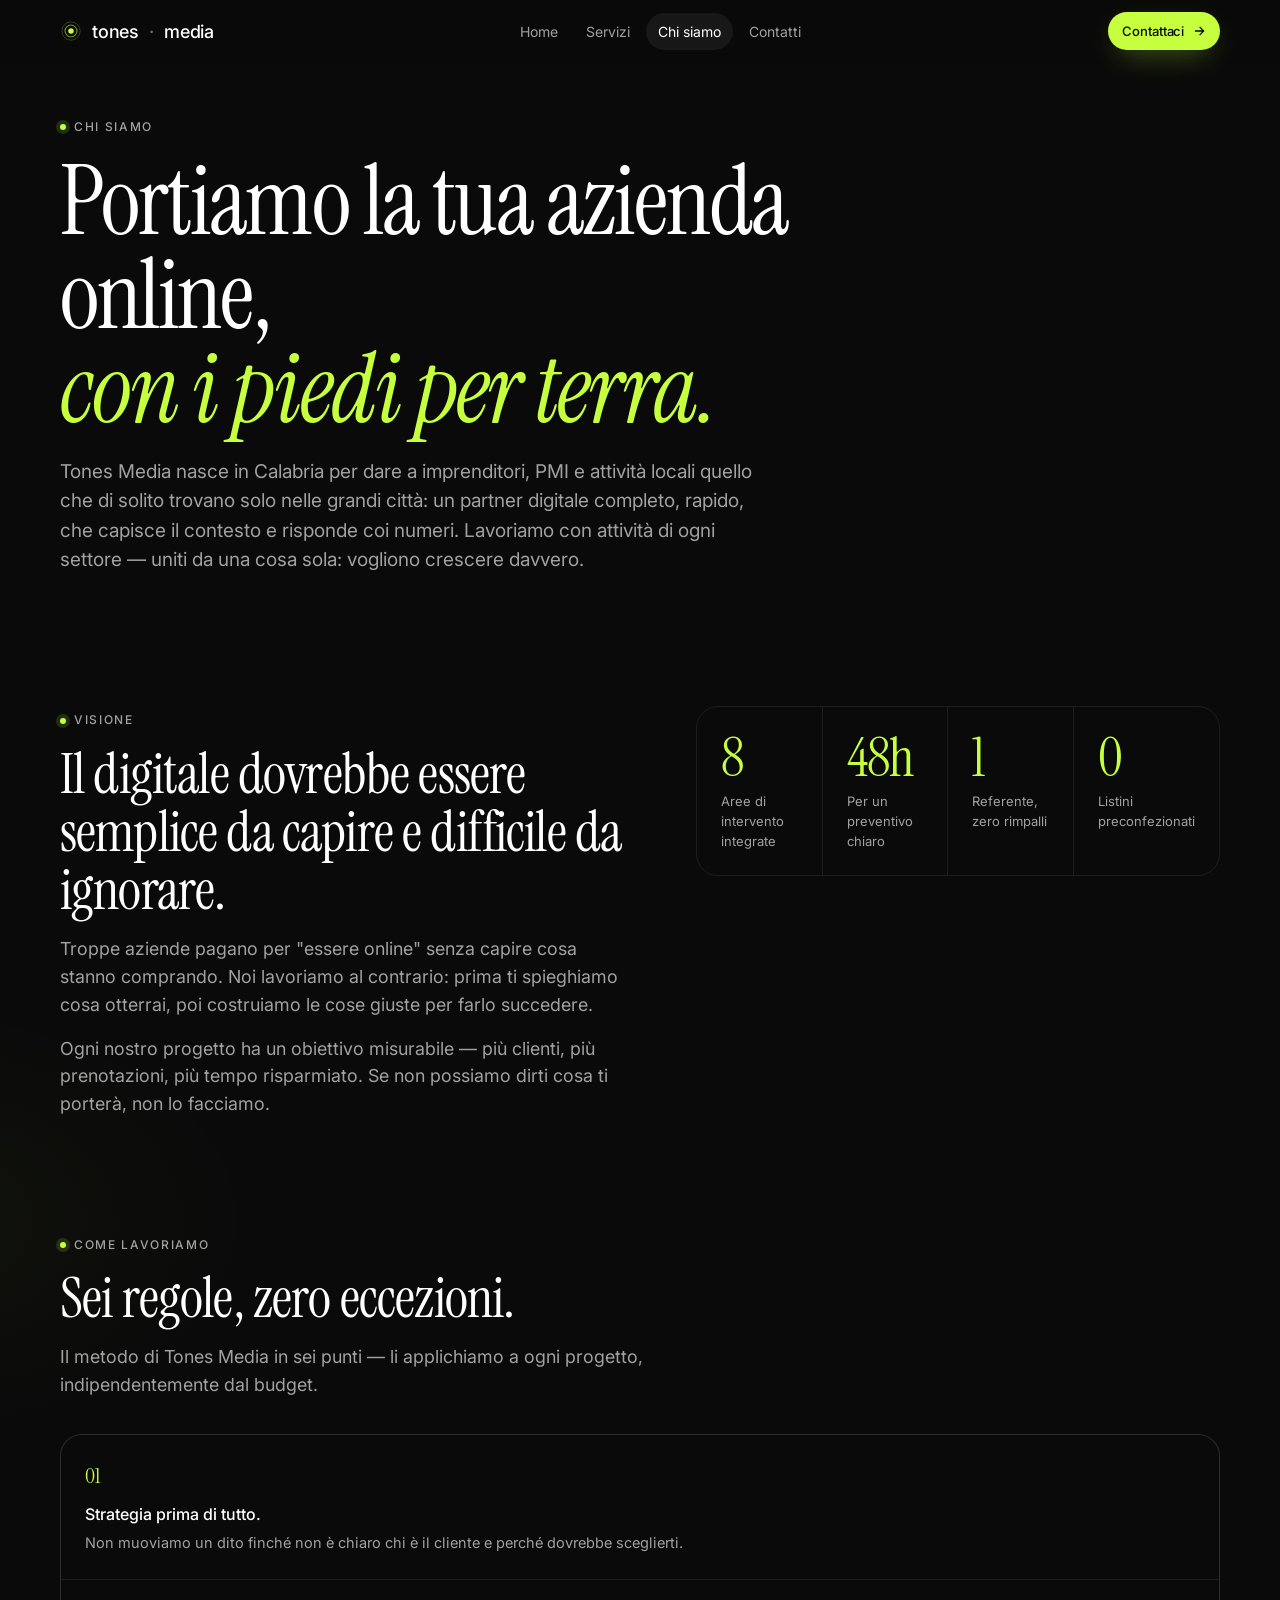
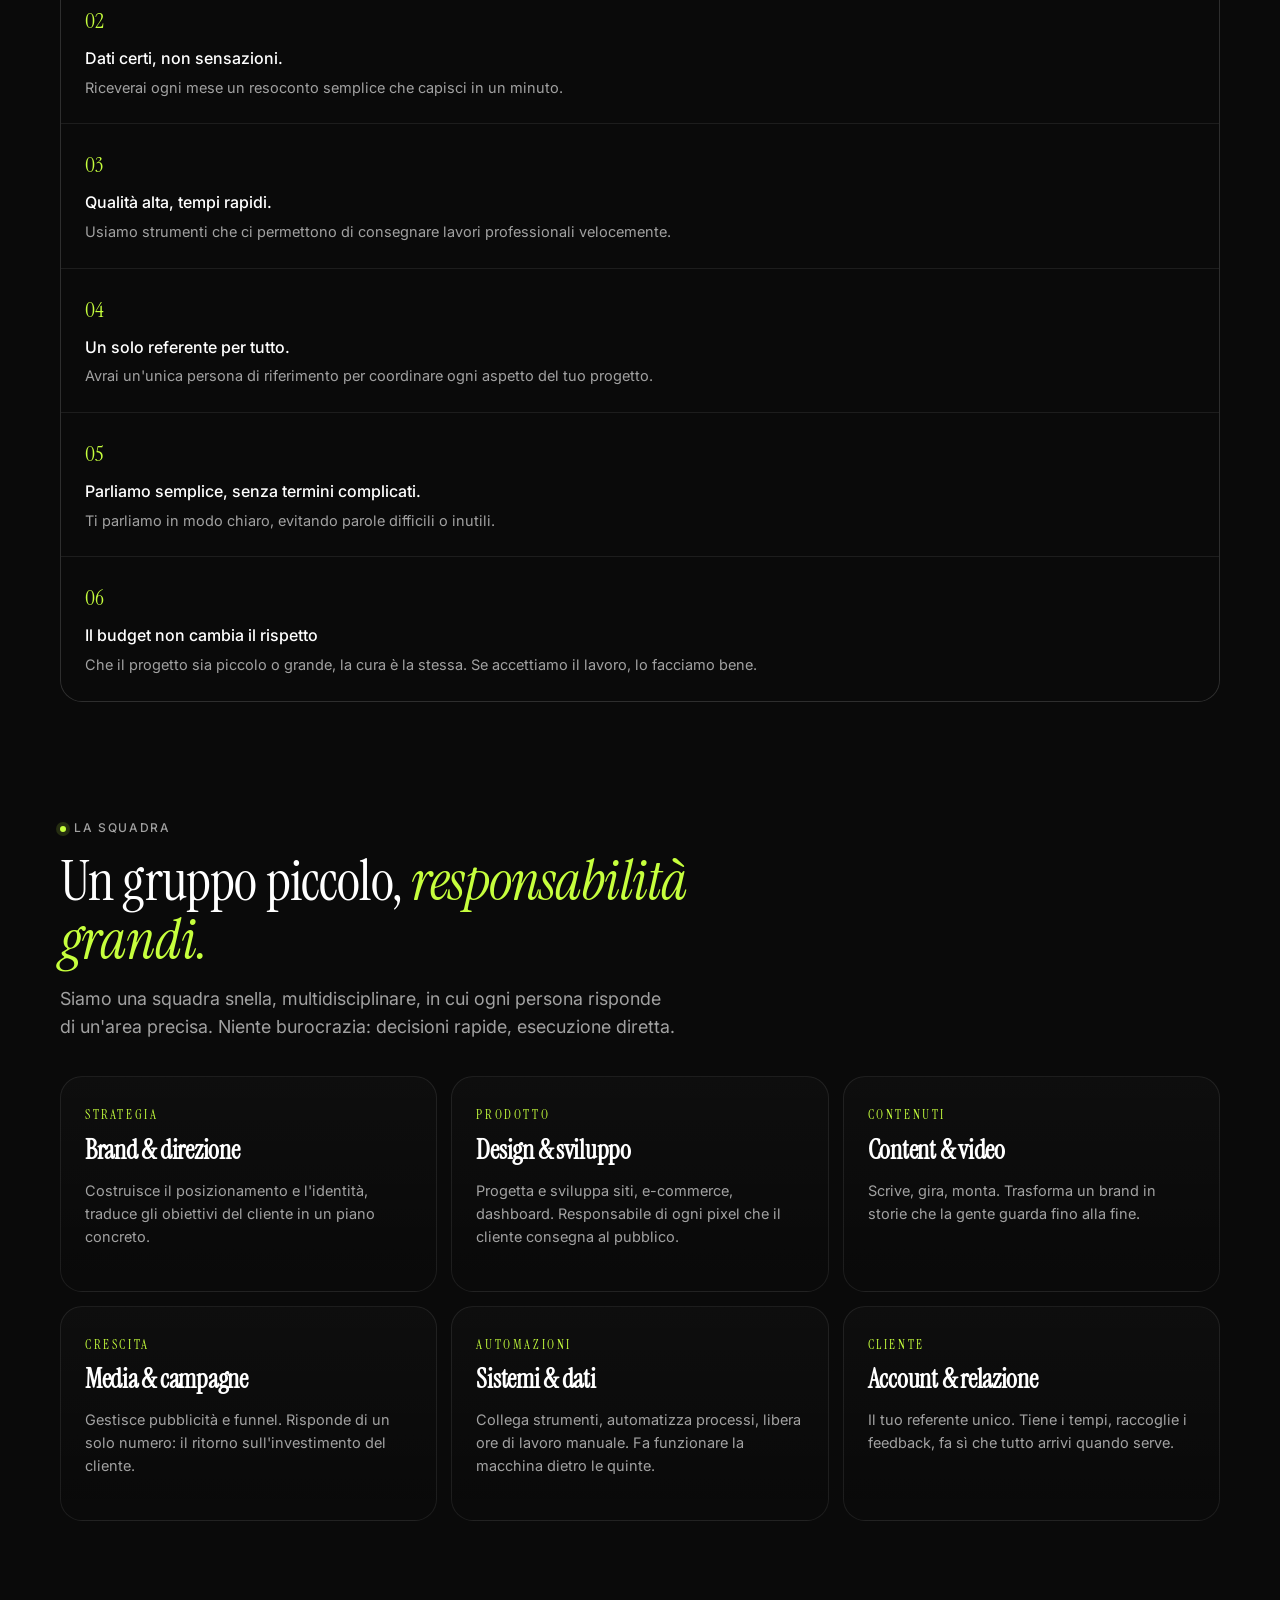
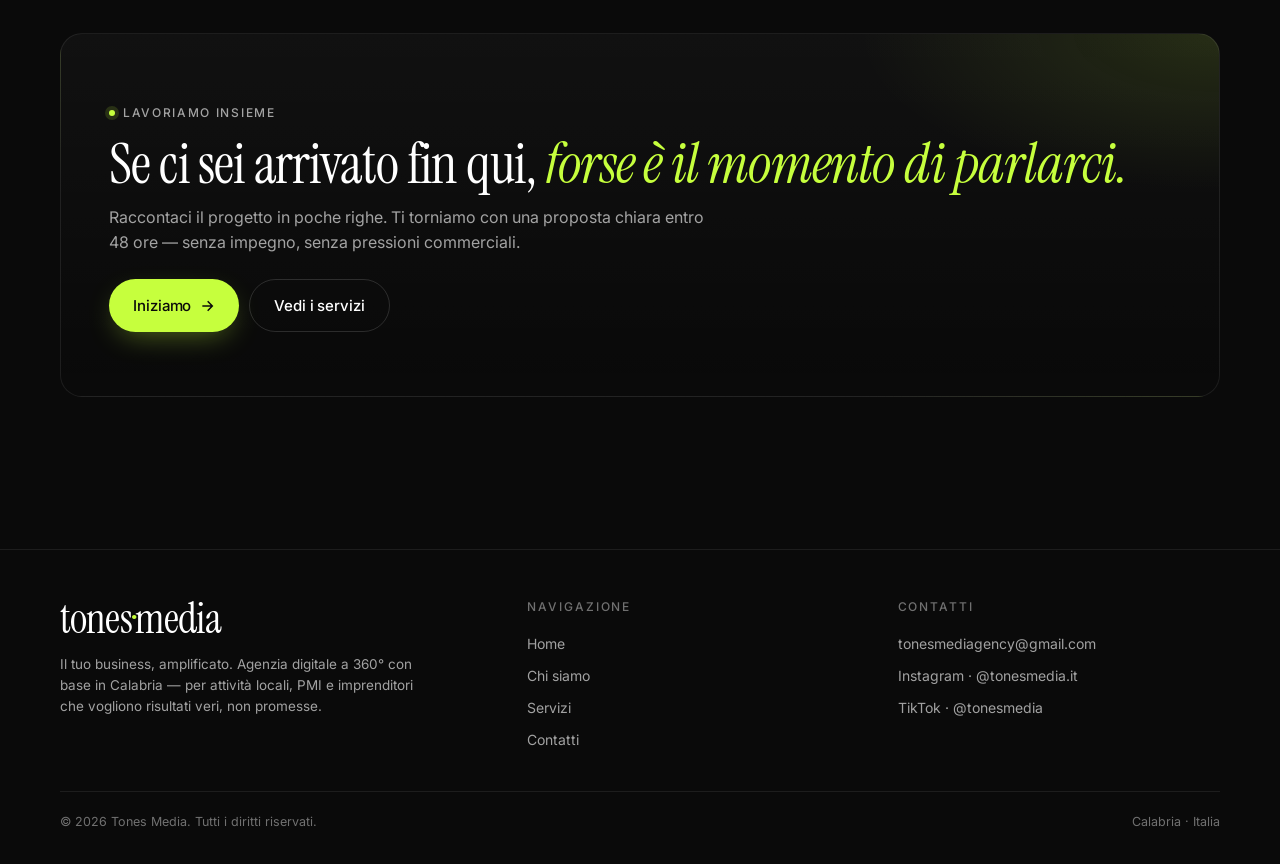
==== commit 33ce9d47: "Ottimizzazione titoli servizi e rinomina in Servizi Co-Authored-By: Claude Opus 4.7 <noreply@anthrop" ====
--- a/chi-siamo.html
+++ b/chi-siamo.html
@@ -27,7 +27,7 @@
       </a>
       <nav class="nav__links" aria-label="Navigazione principale">
         <a class="nav__link" data-nav-link href="index.html">Home</a>
-        <a class="nav__link" data-nav-link href="servizi.html">Soluzioni</a>
+        <a class="nav__link" data-nav-link href="servizi.html">Servizi</a>
         <a class="nav__link" data-nav-link href="chi-siamo.html">Chi siamo</a>
         <a class="nav__link" data-nav-link href="contatti.html">Contatti</a>
       </nav>
@@ -43,7 +43,7 @@
     <ul class="sheet__list">
       <li><a class="sheet__link" data-nav-link href="index.html">Home <span class="arrow">→</span></a></li>
       <li><a class="sheet__link" data-nav-link href="chi-siamo.html">Chi siamo <span class="arrow">→</span></a></li>
-      <li><a class="sheet__link" data-nav-link href="servizi.html">Soluzioni <span class="arrow">→</span></a></li>
+      <li><a class="sheet__link" data-nav-link href="servizi.html">Servizi <span class="arrow">→</span></a></li>
       <li><a class="sheet__link" data-nav-link href="contatti.html">Contatti <span class="arrow">→</span></a></li>
     </ul>
     <div class="sheet__foot">
@@ -205,7 +205,7 @@
               Iniziamo
               <svg width="16" height="16" viewBox="0 0 24 24" fill="none" stroke="currentColor" stroke-width="2.2"><path d="M5 12h14M13 5l7 7-7 7"/></svg>
             </a>
-            <a href="servizi.html" class="btn btn--ghost btn--lg">Vedi le soluzioni</a>
+            <a href="servizi.html" class="btn btn--ghost btn--lg">Vedi i servizi</a>
           </div>
         </div>
       </div>
@@ -224,7 +224,7 @@
           <h4>Navigazione</h4>
           <a href="index.html">Home</a>
           <a href="chi-siamo.html">Chi siamo</a>
-          <a href="servizi.html">Soluzioni</a>
+          <a href="servizi.html">Servizi</a>
           <a href="contatti.html">Contatti</a>
         </div>
         <div class="foot__col">
